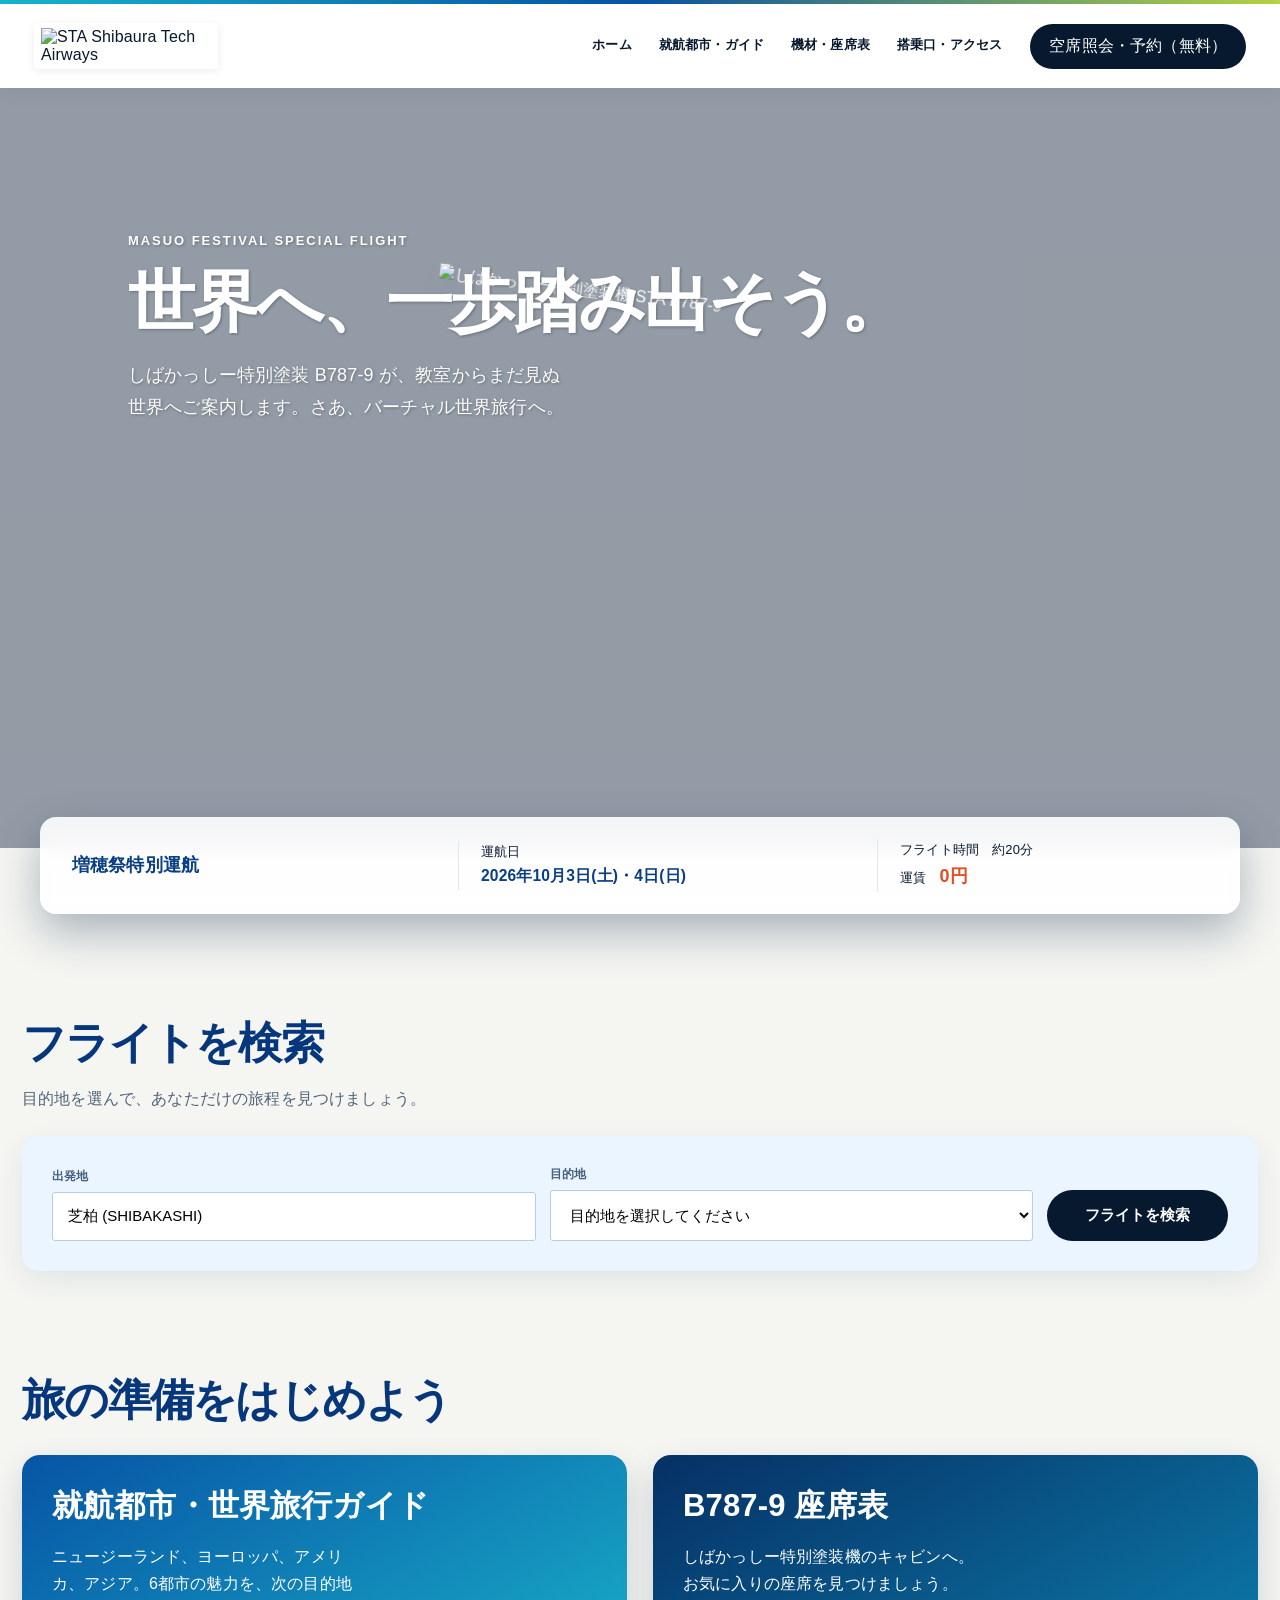
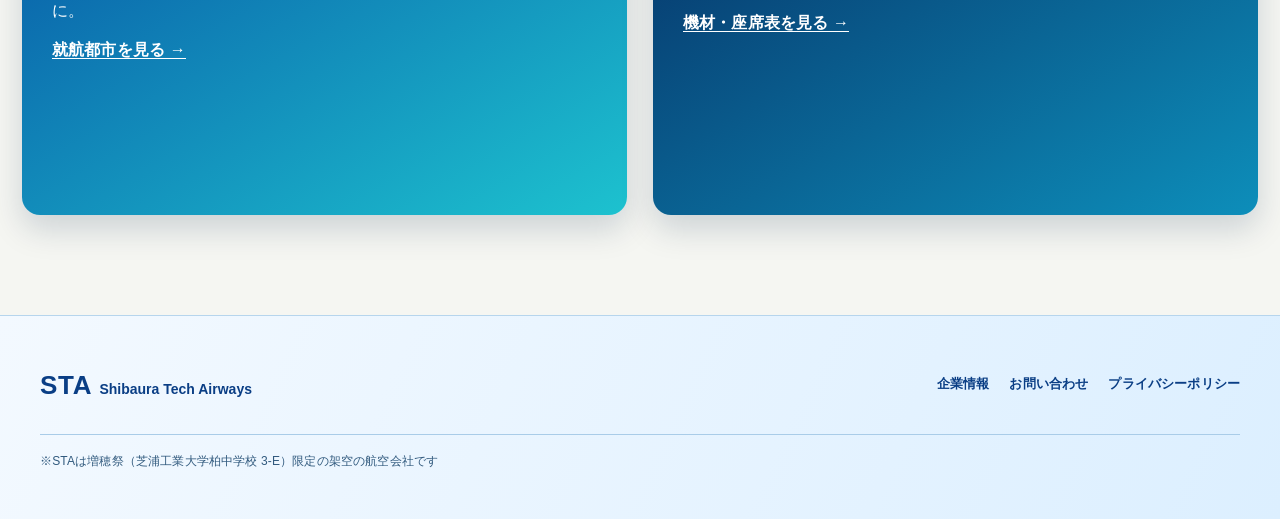
==== index.html @ c7603e79 "Add files via upload" ====
<!doctype html>
<html lang="ja">
<head>
  <meta charset="utf-8">
  <meta name="viewport" content="width=device-width, initial-scale=1">
  <title>STA Shibaura Tech Airways | 世界へ、一歩踏み出そう。</title>
  <style>
    :root { --navy:#06377d; --blue:#0878d7; --sky:#eaf5ff; --ink:#13233b; }
    * { box-sizing:border-box; }
    body { margin:0; font-family:-apple-system,BlinkMacSystemFont,"Noto Sans JP","Yu Gothic",sans-serif; color:var(--ink); }
    a { color:inherit; text-decoration:none; }
    .topline { height:5px; background:linear-gradient(90deg,#0a56a7,#53b8ef,#fff 72%,#e9bd42); }
    header { position:sticky; top:0; z-index:10; background:#fff; box-shadow:0 2px 14px #06377d13; }
    .head { max-width:1180px; min-height:78px; margin:auto; padding:10px 22px; display:flex; align-items:center; gap:28px; }
    .logo { display:block; width:182px; flex:none; }
    .logo img { display:block; width:100%; height:auto; }
    nav { display:flex; align-items:center; gap:20px; margin-left:auto; font-size:14px; font-weight:700; }
    nav a { padding:8px 0; border-bottom:2px solid transparent; }
    nav a:hover { color:var(--blue); border-color:var(--blue); }
    .reserve { padding:12px 16px !important; border:0 !important; border-radius:4px; background:#e45224; color:#fff; }
    .hero { min-height:580px; position:relative; overflow:hidden; color:#fff; background:linear-gradient(145deg,#031e55,#075db0 55%,#65c3ee); }
    .hero::before { content:""; position:absolute; inset:0; background:radial-gradient(ellipse at 70% 14%,#fff8 0 2%,transparent 15%),linear-gradient(180deg,transparent 55%,#06377d99); }
    .plane { position:absolute; z-index:1; width:min(72vw,950px); right:-8%; top:21%; transform:rotate(-5deg); filter:drop-shadow(0 22px 14px #001a3b77); }
    .plane img { display:block; width:100%; }
    .hero-content { position:relative; z-index:2; max-width:1180px; margin:auto; padding:92px 22px; }
    .eyebrow { font-size:13px; font-weight:700; letter-spacing:.15em; }
    h1 { margin:16px 0 18px; font-size:clamp(38px,6vw,72px); line-height:1.15; letter-spacing:.04em; }
    .hero p { max-width:450px; font-size:17px; line-height:1.8; }
    .notice { position:relative; z-index:2; max-width:1040px; margin:-55px auto 0; padding:18px 26px; display:grid; grid-template-columns:1.1fr 1.2fr 1fr; gap:22px; align-items:center; background:#fff; box-shadow:0 15px 36px #002b6355; }
    .notice strong { color:var(--navy); font-size:18px; }
    .cell { padding-left:22px; border-left:1px solid #dce9f4; font-size:13px; line-height:1.7; }
    .cell b { color:#e14e27; font-size:18px; }
    .section { max-width:1180px; margin:76px auto; padding:0 22px; }
    h2 { margin:0 0 9px; color:var(--navy); font-size:28px; }
    .section > p { color:#53647a; }
    .search { display:flex; gap:14px; align-items:end; margin-top:26px; padding:30px; border-top:4px solid var(--blue); background:var(--sky); }
    .field { flex:1; }
    label { display:block; margin-bottom:7px; color:#46617e; font-size:12px; font-weight:700; }
    select, input { width:100%; padding:15px; border:1px solid #b9cde1; border-radius:3px; background:#fff; font-size:15px; }
    button { padding:16px 38px; border:0; border-radius:3px; background:var(--blue); color:#fff; font-size:15px; font-weight:800; cursor:pointer; }
    .cards { display:grid; grid-template-columns:1fr 1fr; gap:26px; margin-top:25px; }
    .card { min-height:210px; padding:30px; position:relative; overflow:hidden; color:#fff; background:linear-gradient(120deg,#033b80,#12a0cf); }
    .card:nth-child(2) { background:linear-gradient(120deg,#0b4c79,#57b7d5); }
    .card h3 { margin:0 0 10px; font-size:25px; }
    .card p { max-width:300px; line-height:1.7; }
    .card span { border-bottom:1px solid #fff; font-weight:700; }
    footer { padding:32px 22px; background:#062a60; color:#dceafd; text-align:center; font-size:12px; line-height:1.8; }
    @media (max-width:820px) { .logo{width:132px} nav{gap:11px;font-size:11px}.reserve{padding:9px!important}.hero{min-height:520px}.plane{width:110vw;right:-30%;top:45%}.notice{grid-template-columns:1fr;margin:-25px 15px 0}.cell{padding:10px 0;border-left:0;border-top:1px solid #dce9f4}.search,.cards{display:grid;grid-template-columns:1fr}.search button{width:100%} }
    @media (max-width:570px) { nav a:not(.reserve){display:none}.head{min-height:64px}.hero-content{padding-top:72px} }
  </style>
  <link rel="stylesheet" href="portal.css">
  <script src="portal.js" defer></script>
</head>
<body>
  <div class="topline"></div>
  <header><div class="head">
    <a class="logo" href="index.html"><img src="assets/stalogo-blue.png" alt="STA Shibaura Tech Airways"></a>
    <nav><a href="index.html">ホーム</a><a href="destinations.html">就航都市・ガイド</a><a href="seatmap.html">機材・座席表</a><a href="access.html">搭乗口・アクセス</a><a class="reserve" href="https://hisaki-akira.github.io/ticket-system/">空席照会・予約（無料）</a></nav>
  </div></header>
  <main>
    <section class="hero">
      <div class="plane"><img src="assets/airplane2.png" alt="しばかっしー特別塗装機 STA B787-9"></div>
      <div class="hero-content"><div class="eyebrow">MASUO FESTIVAL SPECIAL FLIGHT</div><h1>世界へ、一歩踏み出そう。</h1><p>しばかっしー特別塗装 B787-9 が、教室からまだ見ぬ世界へご案内します。さあ、バーチャル世界旅行へ。</p></div>
    </section>
    <section class="notice"><a class="festival-link" href="masuho-sai.html">増穂祭特別運航</a><div class="cell">運航日<br><b class="operation-date">2026年10月3日(土)・4日(日)</b></div><div class="cell">フライト時間　約20分<br>運賃　<b>0円</b></div></section>
    <section class="section"><h2>フライトを検索</h2><p>目的地を選んで、あなただけの旅程を見つけましょう。</p><form class="search" action="https://hisaki-akira.github.io/ticket-system/"><div class="field"><label>出発地</label><input value="芝柏 (SHIBAKASHI)" readonly></div><div class="field"><label>目的地</label><select><option>目的地を選択してください</option><option>オークランド (AUK)</option><option>パリ (CDG)</option><option>ロサンゼルス (LAX)</option><option>シンガポール (SIN)</option></select></div><button type="submit">フライトを検索</button></form></section>
    <section class="section"><h2>旅の準備をはじめよう</h2><div class="cards"><a class="card" href="destinations.html"><h3>就航都市・世界旅行ガイド</h3><p>ニュージーランド、ヨーロッパ、アメリカ、アジア。6都市の魅力を、次の目的地に。</p><span>就航都市を見る →</span></a><a class="card" href="seatmap.html"><h3>B787-9 座席表</h3><p>しばかっしー特別塗装機のキャビンへ。お気に入りの座席を見つけましょう。</p><span>機材・座席表を見る →</span></a></div></section>
  </main>
  <footer><div class="footer-inner"><div class="footer-brand">STA <span>Shibaura Tech Airways</span></div><nav class="footer-nav"><a href="#">企業情報</a><a href="#">お問い合わせ</a><a href="#">プライバシーポリシー</a></nav><p>※STAは増穂祭（芝浦工業大学柏中学校 3-E）限定の架空の航空会社です</p></div></footer>
</body>
</html>
---- portal.css ----
/* STA brand portal — editorial, image-led layout */
:root{--sta-ink:#07192f;--sta-blue:#0755a5;--sta-aqua:#17b8d0;--sta-sand:#f5f6f2;--sta-lime:#b8d741}
body{background:var(--sta-sand)!important;color:var(--sta-ink)!important;letter-spacing:.01em}
.top,.topline{height:4px!important;background:linear-gradient(90deg,var(--sta-aqua),var(--sta-blue),var(--sta-lime))!important}
header{position:sticky;top:0;z-index:20;background:#fff!important;box-shadow:0 3px 20px #07192f12!important}
.head{max-width:1320px!important;min-height:84px!important;padding:14px 34px!important}.logo{width:168px!important}nav{gap:27px!important;font-size:13px!important}.reserve{background:var(--sta-ink)!important;border-radius:999px!important;padding:12px 19px!important}
.hero{min-height:min(720px,82vh)!important;background:linear-gradient(112deg,#001737 8%,#0755a5 54%,#22b9ca)!important}.hero:after{content:"";position:absolute;inset:0;background:linear-gradient(90deg,#00162ee0 0%,#00162e70 42%,transparent 72%)}.plane{z-index:2!important;width:min(76vw,1050px)!important;right:-5%!important;top:16%!important}.hero-content{z-index:3!important;max-width:1320px!important;padding:130px 34px!important}.hero h1{max-width:700px;font-size:clamp(45px,6vw,84px)!important;font-weight:800}.hero p{font-size:18px!important}.notice{max-width:1200px!important;margin:-45px auto 0!important;border-radius:14px!important;padding:22px 32px!important;box-shadow:0 18px 45px #001f4450!important}.section,.main{max-width:1280px!important}.section{margin:100px auto!important}.section h2,.main h2{font-size:clamp(28px,3.4vw,46px)!important;letter-spacing:-.04em}.search{border:0!important;border-radius:16px!important;padding:30px!important;box-shadow:0 10px 30px #09345c15!important}.search button,.button{background:var(--sta-ink)!important;border-radius:999px!important}.cards{gap:26px!important}.card{min-height:360px!important;border-radius:18px!important;box-shadow:0 14px 32px #0825452b!important;background:linear-gradient(150deg,#0755a5,#1dc2cf)!important}.card:nth-child(2){background:linear-gradient(150deg,#063065,#0d8eba)!important}.card h3{font-size:31px!important}.mast{padding:80px 34px!important;background:linear-gradient(115deg,#07192f,#0755a5)!important}.mast div,.main{max-width:1280px!important}.mast h1{font-size:clamp(40px,5vw,68px)!important;letter-spacing:-.05em}.intro,.lead{max-width:760px;font-size:17px!important}.feature{border-radius:12px!important;border-left:0!important;background:#d7f4f1!important}.grid{gap:28px!important}.card{overflow:hidden}.grid .card{border:0!important;border-radius:16px!important;background:#fff!important;box-shadow:0 8px 24px #08254520!important}.photo{height:240px!important}.content{padding:25px!important}.grid .card h2{font-size:26px!important}.grid .button{margin:0 20px 20px;padding:13px!important}.layout{gap:32px!important}.spec,.map{border-radius:16px!important;border-top:0!important;box-shadow:0 8px 25px #08254518!important}.hub{border-radius:18px;overflow:hidden}.hub-text,.text{padding:52px!important}.hub-visual,.visual{min-height:340px!important}.info .box,.info article,.step{border-radius:14px!important;border-left:0!important;box-shadow:0 8px 24px #08254512!important}.steps{gap:24px!important}.cta{border-radius:16px!important;background:#d7f4f1!important}.cta a{border-radius:999px!important;background:var(--sta-ink)!important}footer{background:#07192f!important;padding:46px 22px!important}
@media(max-width:820px){.head{padding:11px 18px!important}.hero-content{padding:85px 22px!important}.mast{padding:54px 22px!important}.section,.main{padding-left:22px!important;padding-right:22px!important}.notice{border-radius:12px!important}.grid{grid-template-columns:1fr!important}.plane{opacity:.7}.hub-text,.text{padding:32px!important}}

/* Index hero: photo-led, premium flight campaign */
.hero{
  min-height:min(760px,86vh)!important;
  background-image:url('https://images.unsplash.com/photo-1513002749550-c59d786b8e6c?auto=format&fit=crop&w=1920&q=80')!important;
  background-position:center!important;
  background-size:cover!important;
}
.hero::before{display:none!important}
.hero::after{background:rgba(0,20,50,.4)!important}
.plane{
  width:min(79vw,1140px)!important;
  right:-13%!important;
  top:31%!important;
  transform:rotate(7deg)!important;
  opacity:.98;
  filter:drop-shadow(0 12px 20px rgba(0,0,0,.1))!important;
}
.hero-content{
  padding-top:145px!important;
  padding-left:clamp(34px,8vw,128px)!important;
  padding-right:28px!important;
}
.hero h1{
  max-width:none!important;
  font-size:clamp(23px,5.2vw,78px)!important;
  letter-spacing:-.045em!important;
  white-space:nowrap;
}
.hero-content,
.hero h1,
.hero p,
.hero .eyebrow{
  text-shadow:1px 1px 3px rgba(0,0,0,.3);
}
.notice{
  border-radius:16px!important;
  background:rgba(255,255,255,.9)!important;
  backdrop-filter:blur(10px);
  -webkit-backdrop-filter:blur(10px);
  margin-top:-31px!important;
  z-index:5!important;
}
@media(max-width:820px){
  .hero{min-height:620px!important;background-position:58% center!important}
  .hero-content{padding:88px 22px!important}
  .hero h1{font-size:clamp(23px,7.1vw,48px)!important}
  .plane{width:128vw!important;right:-51%!important;top:44%!important;opacity:.98!important}
}

/* Final brand detailing */
header .logo{
  width:184px!important;
  padding:5px 7px;
  border-radius:4px;
  background-color:rgba(255,255,255,.15);
  backdrop-filter:blur(2px);
  -webkit-backdrop-filter:blur(2px);
  box-shadow:0 2px 8px rgba(7,25,47,.08);
}
.hero-content{padding-left:10%!important}
.festival-link{
  color:#0A3E85;
  font-size:18px;
  font-weight:800;
}
.festival-link:hover{text-decoration:underline;text-underline-offset:4px}
.notice .operation-date{
  color:#0A3E85!important;
  font-size:1.2em!important;
  font-weight:800!important;
}
footer{background:linear-gradient(115deg,#f3f9ff,#dcefff)!important;color:#0A3E85!important;border-top:1px solid #b6d5ed!important;text-align:left!important}
.footer-inner{max-width:1200px;margin:auto;display:grid;grid-template-columns:1.2fr 1fr;gap:20px;align-items:center}
.footer-brand{font-size:26px;font-weight:900;letter-spacing:.03em}.footer-brand span{font-size:14px;font-weight:700;letter-spacing:0}
.footer-nav{display:flex!important;justify-content:flex-end!important;gap:20px!important;margin:0!important;font-size:13px!important}.footer-nav a:hover{text-decoration:underline;text-underline-offset:3px}
.footer-inner p{grid-column:1/-1;margin:6px 0 0;padding-top:16px;border-top:1px solid #a9cce8;font-size:12px;color:#315a7e}
@media(max-width:700px){header .logo{width:142px!important}.hero-content{padding-left:28px!important}.footer-inner{grid-template-columns:1fr}.footer-nav{justify-content:flex-start!important;flex-wrap:wrap}.footer-nav a{display:block!important}.footer-inner p{grid-column:auto}}

/* Mobile-first refinements */
@media (max-width:860px){
  .head{min-height:70px!important;padding:10px 18px!important;gap:12px!important}
  header nav{gap:10px!important;font-size:11px!important}
  header .reserve{padding:10px 12px!important;white-space:nowrap}
  .notice{max-width:calc(100% - 32px)!important}
}
@media (max-width:640px){
  header nav a:not(.reserve){display:none!important}
  header nav{margin-left:auto!important}
  .reserve{font-size:12px!important}
  .hero{min-height:570px!important}
  .hero-content{padding:64px 20px!important}
  .hero .eyebrow{font-size:10px!important;letter-spacing:.1em!important}
  .hero h1{font-size:clamp(22px,6.7vw,30px)!important;letter-spacing:-.06em!important}
  .hero p{max-width:290px!important;font-size:14px!important;line-height:1.65!important}
  .plane{width:138vw!important;right:-59%!important;top:47%!important}
  .notice{margin-top:-24px!important;padding:18px 20px!important;gap:8px!important}
  .notice .cell{font-size:12px!important}.festival-link{font-size:17px!important}
  .search{padding:20px!important;gap:12px!important}.search button{min-height:50px!important}
  .section{margin:62px auto!important}.section h2,.main h2{font-size:29px!important}
  .cards{gap:16px!important}.card{min-height:285px!important;padding:24px!important}.card h3{font-size:25px!important}
  .mast{padding:48px 20px!important}.main{padding:36px 20px 64px!important}
  .grid .card{border-radius:13px!important}.photo{height:190px!important}
  .cabin{transform:scale(.88);transform-origin:top center;margin-bottom:-35px!important}
}

/* Mobile navigation: CTA remains visible, site links move into a menu. */
.menu-toggle{display:none;border:0;background:transparent;color:#07192f;width:43px;height:43px;padding:9px;place-content:center;gap:5px;cursor:pointer}
.menu-toggle span{display:block;width:24px;height:2px;border-radius:2px;background:currentColor;transition:transform .2s ease,opacity .2s ease}
.head>.reserve{margin-left:0!important}
@media(max-width:640px){
  .head{position:relative!important}
  .head>.reserve{margin-left:auto!important;padding:10px 12px!important}
  .menu-toggle{display:grid!important;flex:none}
  header nav{
    display:none!important;
    position:absolute!important;
    z-index:50!important;
    top:calc(100% + 7px)!important;
    right:14px!important;
    width:min(280px,calc(100vw - 28px))!important;
    margin:0!important;
    padding:10px!important;
    border-radius:14px!important;
    background:rgba(255,255,255,.96)!important;
    box-shadow:0 16px 38px rgba(7,25,47,.2)!important;
    backdrop-filter:blur(12px)!important;
  }
  header nav.is-open{display:flex!important;flex-direction:column!important;align-items:stretch!important;gap:0!important}
  header nav.is-open a:not(.reserve){display:block!important;padding:14px 12px!important;border-bottom:1px solid #dce9f4!important;font-size:15px!important;color:#0A3E85!important}
  header nav.is-open a:last-child{border-bottom:0!important}
  .menu-toggle.is-open span:nth-child(1){transform:translateY(7px) rotate(45deg)}
  .menu-toggle.is-open span:nth-child(2){opacity:0}
  .menu-toggle.is-open span:nth-child(3){transform:translateY(-7px) rotate(-45deg)}
}

/* Shared secondary-page header */
.page-header{position:relative;padding:60px 0 40px;background:linear-gradient(135deg,#0f2027 0%,#203a43 50%,#2c5364 100%);color:#fff}.page-header:after{content:'';position:absolute;right:0;bottom:0;left:0;height:3px;background:linear-gradient(90deg,#17b8d0,#a0c4ff,transparent)}.page-header .container{max-width:1280px;margin:auto;padding:0 34px}.page-category{margin:0 0 8px;color:#a0c4ff;font-size:14px;font-weight:800;letter-spacing:2px}.page-title{margin:0 0 8px!important;color:#fff!important;font-size:32px!important;font-weight:700!important;letter-spacing:0!important}.page-subtitle{margin:0;color:rgba(255,255,255,.8);font-size:14px;line-height:1.6}@media(max-width:640px){.page-header{padding:48px 0 32px}.page-header .container{padding:0 22px}.page-title{font-size:28px!important}}

.seat-only-cabin{padding:32px!important;border-radius:48px!important}.seat-only-cabin:before{content:none!important}.seat-only-cabin .seat-zone{max-width:680px;margin:auto;border:0;background:transparent}.seat-only-cabin .seat-zone-title{margin-bottom:20px}

/* B787-9 classroom cabin map */
.classroom-layout{max-width:1180px;margin:36px auto 76px;padding:0 22px}.classroom-layout>p{color:#53647a;line-height:1.8}.classroom-cabin{position:relative;padding:42px 28px 28px;border:5px solid #a9c9e5;border-radius:88px 88px 34px 34px;background:linear-gradient(90deg,#eaf6ff 0 7%,#fff 7% 93%,#eaf6ff 93%);box-shadow:0 18px 45px rgba(7,53,111,.15)}.classroom-cabin:before{content:'B787-9 CLASSROOM CABIN · STA MASUO SPECIAL FLIGHT';position:absolute;top:12px;left:0;right:0;color:#537b9e;font-size:10px;font-weight:800;letter-spacing:.12em;text-align:center}.cabin-front,.cabin-rear{display:grid;grid-template-columns:1fr 2fr 1fr;gap:14px}.cabin-middle{display:grid;grid-template-columns:92px 1fr 92px;gap:14px;margin:14px 0}.cabin-panel{display:grid;min-height:82px;place-items:center;padding:13px;border:1px solid #b9d6eb;border-radius:12px;background:#f4fbff;color:#154f82;font-size:13px;font-weight:800;line-height:1.45;text-align:center}.main-screen{min-height:104px;border:5px solid #092e65;background:linear-gradient(135deg,#082d63,#087ac3);box-shadow:inset 0 0 0 3px #7be2f1;color:#fff;font-size:17px}.main-screen small{display:block;color:#bceeff;font-size:10px}.ca-panel{background:#d9f6f3;color:#0d716e}.locker-panel{min-height:365px;background:repeating-linear-gradient(90deg,#d5e8f7 0 22px,#eef7fd 22px 24px);writing-mode:vertical-rl}.reception-panel{background:#fff0ce;color:#845a08}.seat-zone{padding:22px 16px;border:1px dashed #9dbed9;border-radius:18px;background:#ffffffdc}.seat-zone-title{margin:0 0 14px;color:#46769f;font-size:12px;font-weight:800;letter-spacing:.12em;text-align:center}.seat-grid{display:grid;gap:8px;max-width:520px;margin:auto}.seat-row{display:grid;grid-template-columns:repeat(3,minmax(38px,1fr)) 42px repeat(3,minmax(38px,1fr));gap:8px}.aisle{display:grid;place-items:center;color:#8da7bd;font-size:10px;font-weight:700}.class-seat{position:relative;min-height:43px;border:2px solid #167bc1;border-radius:8px 8px 12px 12px;background:linear-gradient(180deg,#f8fdff,#b9e5f5);color:#07508a;font-size:13px;font-weight:900;cursor:pointer;transition:.18s}.class-seat:before{content:'';position:absolute;top:5px;left:50%;width:16px;height:5px;border-radius:99px;background:#167bc1;transform:translateX(-50%)}.class-seat:hover,.class-seat:focus{z-index:3;outline:0;border-color:#df9d05;background:linear-gradient(180deg,#fff9dc,#ffd768);color:#5e4100;box-shadow:0 8px 18px rgba(190,133,0,.24);transform:translateY(-3px)}.seat-tip{position:absolute;z-index:8;bottom:calc(100% + 9px);left:50%;width:164px;padding:9px 10px;border-radius:8px;background:#062e63;color:#fff;font-size:11px;font-weight:600;line-height:1.5;opacity:0;pointer-events:none;transform:translate(-50%,5px);transition:.18s}.seat-tip:after{content:'';position:absolute;top:100%;left:50%;border:6px solid transparent;border-top-color:#062e63;transform:translateX(-50%)}.class-seat:hover .seat-tip,.class-seat:focus .seat-tip{opacity:1;transform:translate(-50%,0)}.empty-seat{display:grid;place-items:center;border:2px dashed #b8c9d6;border-radius:8px;background:#f7fafc;color:#97aab9;font-size:10px;text-align:center}.galley-panel{background:#edf3fa}.arrival-panel{background:linear-gradient(135deg,#dff8ef,#f5fff9);color:#14634d}.layout-note{margin-top:20px;padding:16px 18px;border-left:4px solid #0e8ecb;border-radius:8px;background:#eaf7ff;color:#285675;font-size:14px;line-height:1.7}@media(max-width:760px){.classroom-cabin{padding:38px 10px 18px;border-radius:44px 44px 20px 20px}.cabin-front,.cabin-rear,.cabin-middle{grid-template-columns:1fr}.locker-panel{min-height:54px;writing-mode:horizontal-tb}.seat-zone{padding:16px 6px;overflow-x:auto}.seat-row{min-width:330px;grid-template-columns:repeat(3,44px) 34px repeat(3,44px)}}
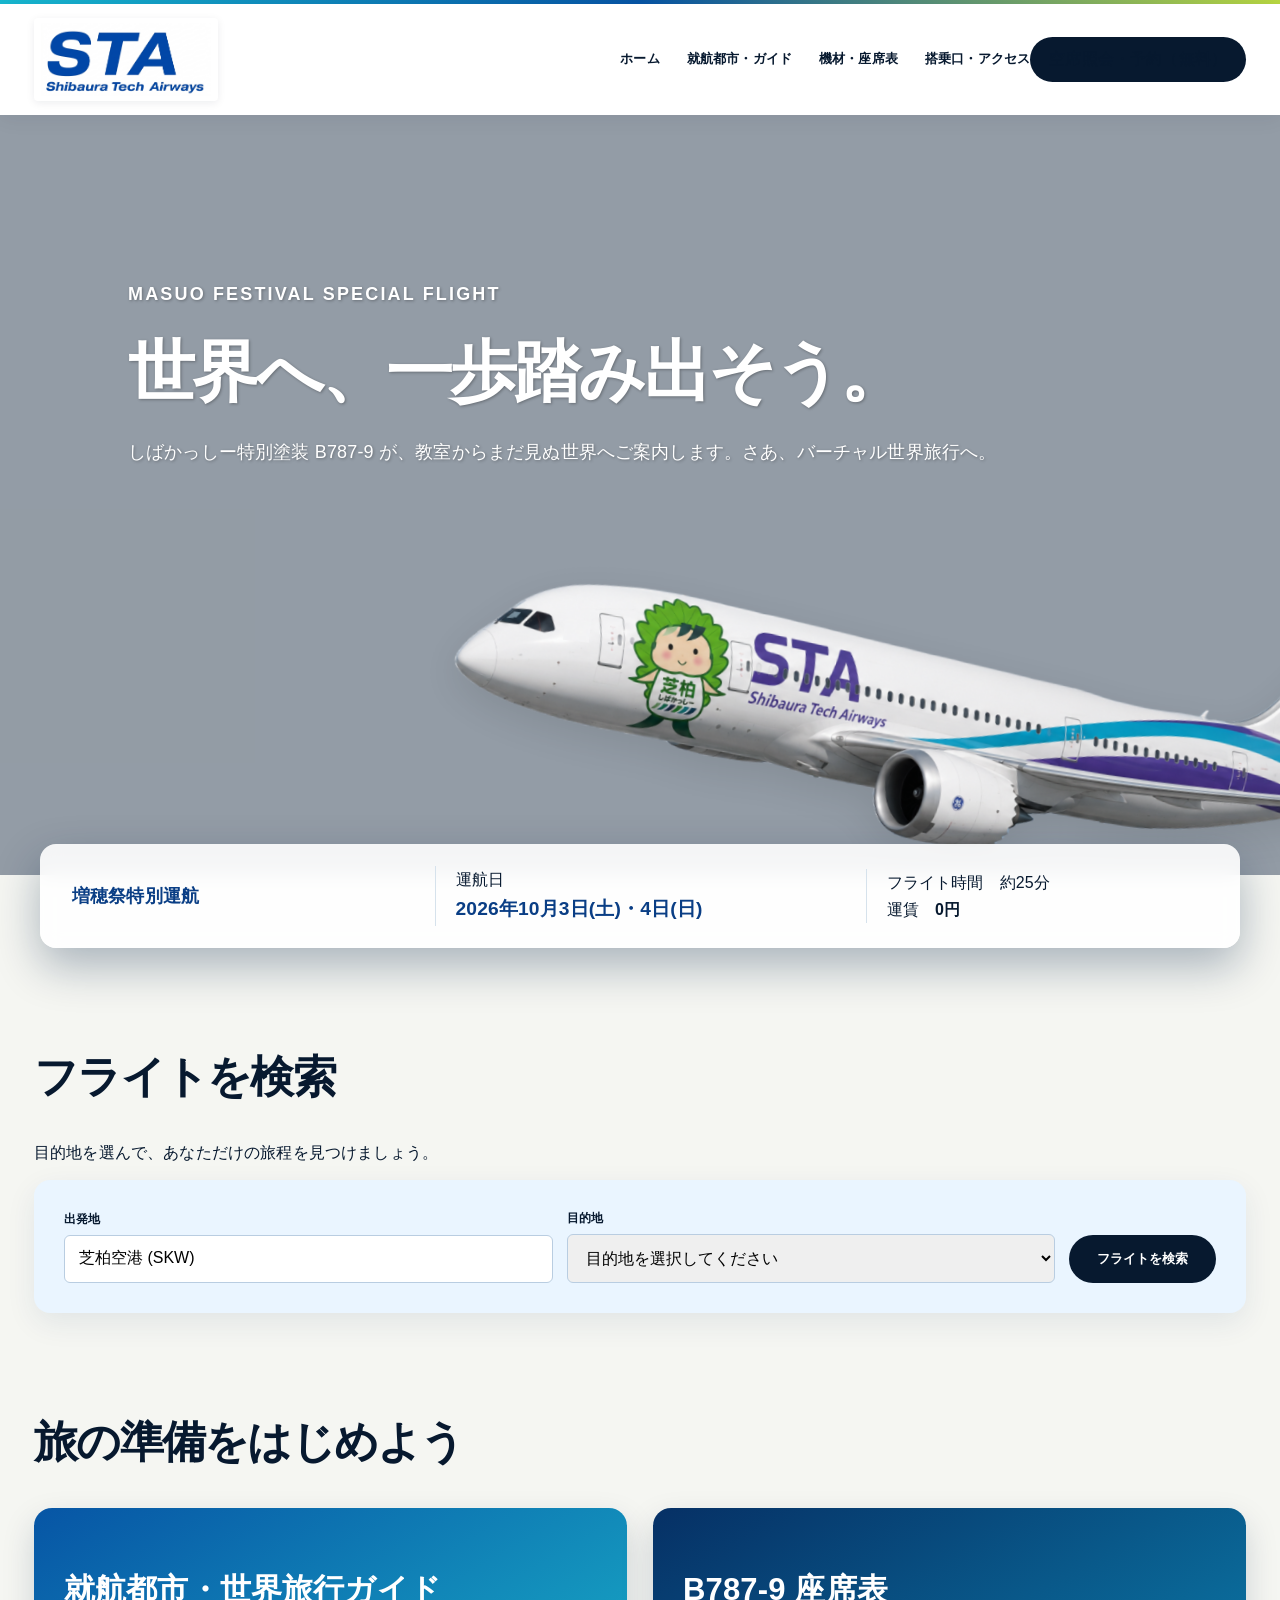
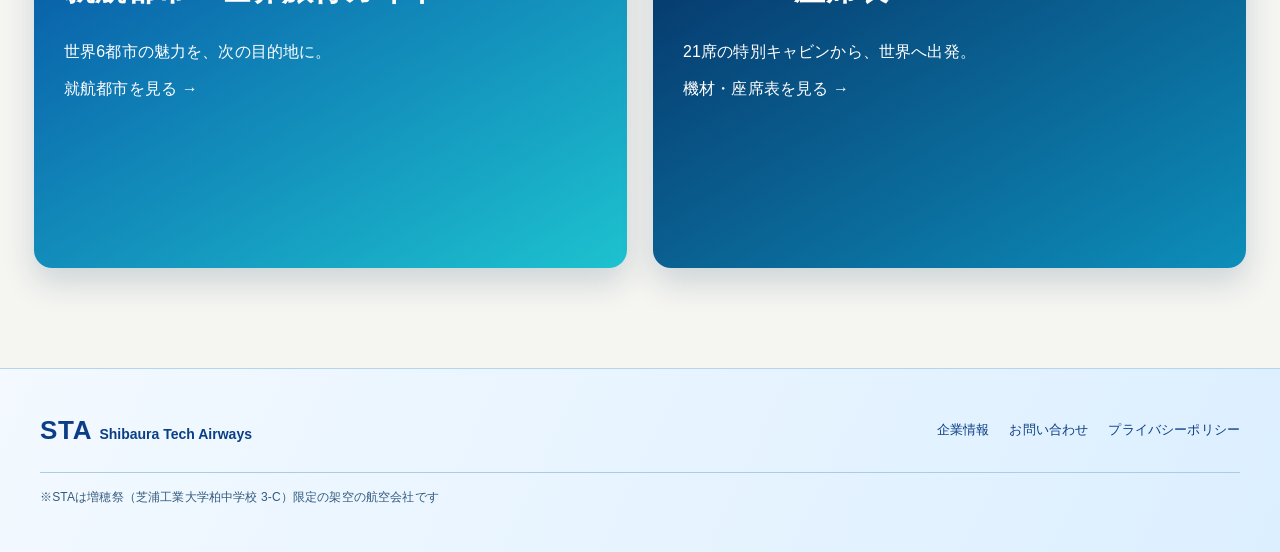
==== commit 00eb9e06: "Fix: 修正" ====
--- a/index.html
+++ b/index.html
@@ -4,50 +4,6 @@
   <meta charset="utf-8">
   <meta name="viewport" content="width=device-width, initial-scale=1">
   <title>STA Shibaura Tech Airways | 世界へ、一歩踏み出そう。</title>
-  <style>
-    :root { --navy:#06377d; --blue:#0878d7; --sky:#eaf5ff; --ink:#13233b; }
-    * { box-sizing:border-box; }
-    body { margin:0; font-family:-apple-system,BlinkMacSystemFont,"Noto Sans JP","Yu Gothic",sans-serif; color:var(--ink); }
-    a { color:inherit; text-decoration:none; }
-    .topline { height:5px; background:linear-gradient(90deg,#0a56a7,#53b8ef,#fff 72%,#e9bd42); }
-    header { position:sticky; top:0; z-index:10; background:#fff; box-shadow:0 2px 14px #06377d13; }
-    .head { max-width:1180px; min-height:78px; margin:auto; padding:10px 22px; display:flex; align-items:center; gap:28px; }
-    .logo { display:block; width:182px; flex:none; }
-    .logo img { display:block; width:100%; height:auto; }
-    nav { display:flex; align-items:center; gap:20px; margin-left:auto; font-size:14px; font-weight:700; }
-    nav a { padding:8px 0; border-bottom:2px solid transparent; }
-    nav a:hover { color:var(--blue); border-color:var(--blue); }
-    .reserve { padding:12px 16px !important; border:0 !important; border-radius:4px; background:#e45224; color:#fff; }
-    .hero { min-height:580px; position:relative; overflow:hidden; color:#fff; background:linear-gradient(145deg,#031e55,#075db0 55%,#65c3ee); }
-    .hero::before { content:""; position:absolute; inset:0; background:radial-gradient(ellipse at 70% 14%,#fff8 0 2%,transparent 15%),linear-gradient(180deg,transparent 55%,#06377d99); }
-    .plane { position:absolute; z-index:1; width:min(72vw,950px); right:-8%; top:21%; transform:rotate(-5deg); filter:drop-shadow(0 22px 14px #001a3b77); }
-    .plane img { display:block; width:100%; }
-    .hero-content { position:relative; z-index:2; max-width:1180px; margin:auto; padding:92px 22px; }
-    .eyebrow { font-size:13px; font-weight:700; letter-spacing:.15em; }
-    h1 { margin:16px 0 18px; font-size:clamp(38px,6vw,72px); line-height:1.15; letter-spacing:.04em; }
-    .hero p { max-width:450px; font-size:17px; line-height:1.8; }
-    .notice { position:relative; z-index:2; max-width:1040px; margin:-55px auto 0; padding:18px 26px; display:grid; grid-template-columns:1.1fr 1.2fr 1fr; gap:22px; align-items:center; background:#fff; box-shadow:0 15px 36px #002b6355; }
-    .notice strong { color:var(--navy); font-size:18px; }
-    .cell { padding-left:22px; border-left:1px solid #dce9f4; font-size:13px; line-height:1.7; }
-    .cell b { color:#e14e27; font-size:18px; }
-    .section { max-width:1180px; margin:76px auto; padding:0 22px; }
-    h2 { margin:0 0 9px; color:var(--navy); font-size:28px; }
-    .section > p { color:#53647a; }
-    .search { display:flex; gap:14px; align-items:end; margin-top:26px; padding:30px; border-top:4px solid var(--blue); background:var(--sky); }
-    .field { flex:1; }
-    label { display:block; margin-bottom:7px; color:#46617e; font-size:12px; font-weight:700; }
-    select, input { width:100%; padding:15px; border:1px solid #b9cde1; border-radius:3px; background:#fff; font-size:15px; }
-    button { padding:16px 38px; border:0; border-radius:3px; background:var(--blue); color:#fff; font-size:15px; font-weight:800; cursor:pointer; }
-    .cards { display:grid; grid-template-columns:1fr 1fr; gap:26px; margin-top:25px; }
-    .card { min-height:210px; padding:30px; position:relative; overflow:hidden; color:#fff; background:linear-gradient(120deg,#033b80,#12a0cf); }
-    .card:nth-child(2) { background:linear-gradient(120deg,#0b4c79,#57b7d5); }
-    .card h3 { margin:0 0 10px; font-size:25px; }
-    .card p { max-width:300px; line-height:1.7; }
-    .card span { border-bottom:1px solid #fff; font-weight:700; }
-    footer { padding:32px 22px; background:#062a60; color:#dceafd; text-align:center; font-size:12px; line-height:1.8; }
-    @media (max-width:820px) { .logo{width:132px} nav{gap:11px;font-size:11px}.reserve{padding:9px!important}.hero{min-height:520px}.plane{width:110vw;right:-30%;top:45%}.notice{grid-template-columns:1fr;margin:-25px 15px 0}.cell{padding:10px 0;border-left:0;border-top:1px solid #dce9f4}.search,.cards{display:grid;grid-template-columns:1fr}.search button{width:100%} }
-    @media (max-width:570px) { nav a:not(.reserve){display:none}.head{min-height:64px}.hero-content{padding-top:72px} }
-  </style>
   <link rel="stylesheet" href="portal.css">
   <script src="portal.js" defer></script>
 </head>
@@ -60,12 +16,12 @@
   <main>
     <section class="hero">
       <div class="plane"><img src="assets/airplane2.png" alt="しばかっしー特別塗装機 STA B787-9"></div>
-      <div class="hero-content"><div class="eyebrow">MASUO FESTIVAL SPECIAL FLIGHT</div><h1>世界へ、一歩踏み出そう。</h1><p>しばかっしー特別塗装 B787-9 が、教室からまだ見ぬ世界へご案内します。さあ、バーチャル世界旅行へ。</p></div>
+      <div class="hero-content"><p class="eyebrow">MASUO FESTIVAL SPECIAL FLIGHT</p><h1>世界へ、一歩踏み出そう。</h1><p>しばかっしー特別塗装 B787-9 が、教室からまだ見ぬ世界へご案内します。さあ、バーチャル世界旅行へ。</p></div>
     </section>
-    <section class="notice"><a class="festival-link" href="masuho-sai.html">増穂祭特別運航</a><div class="cell">運航日<br><b class="operation-date">2026年10月3日(土)・4日(日)</b></div><div class="cell">フライト時間　約20分<br>運賃　<b>0円</b></div></section>
-    <section class="section"><h2>フライトを検索</h2><p>目的地を選んで、あなただけの旅程を見つけましょう。</p><form class="search" action="https://hisaki-akira.github.io/ticket-system/"><div class="field"><label>出発地</label><input value="芝柏 (SHIBAKASHI)" readonly></div><div class="field"><label>目的地</label><select><option>目的地を選択してください</option><option>オークランド (AUK)</option><option>パリ (CDG)</option><option>ロサンゼルス (LAX)</option><option>シンガポール (SIN)</option></select></div><button type="submit">フライトを検索</button></form></section>
-    <section class="section"><h2>旅の準備をはじめよう</h2><div class="cards"><a class="card" href="destinations.html"><h3>就航都市・世界旅行ガイド</h3><p>ニュージーランド、ヨーロッパ、アメリカ、アジア。6都市の魅力を、次の目的地に。</p><span>就航都市を見る →</span></a><a class="card" href="seatmap.html"><h3>B787-9 座席表</h3><p>しばかっしー特別塗装機のキャビンへ。お気に入りの座席を見つけましょう。</p><span>機材・座席表を見る →</span></a></div></section>
+    <section class="notice"><a class="festival-link" href="masuho-sai.html">増穂祭特別運航</a><div class="cell">運航日<br><b class="operation-date">2026年10月3日(土)・4日(日)</b></div><div class="cell">フライト時間　約25分<br>運賃　<b>0円</b></div></section>
+    <section class="section"><h2>フライトを検索</h2><p>目的地を選んで、あなただけの旅程を見つけましょう。</p><form class="search" action="https://hisaki-akira.github.io/ticket-system/"><div class="field"><label>出発地</label><input value="芝柏空港 (SKW)" readonly></div><div class="field"><label>目的地</label><select name="destination"><option>目的地を選択してください</option><option>オークランド</option><option>クライストチャーチ</option><option>ニューヨーク</option><option>ロンドン</option><option>バンクーバー</option><option>シドニー</option></select></div><button type="submit">フライトを検索</button></form></section>
+    <section class="section"><h2>旅の準備をはじめよう</h2><div class="cards"><a class="card" href="destinations.html"><h3>就航都市・世界旅行ガイド</h3><p>世界6都市の魅力を、次の目的地に。</p><span>就航都市を見る →</span></a><a class="card" href="seatmap.html"><h3>B787-9 座席表</h3><p>21席の特別キャビンから、世界へ出発。</p><span>機材・座席表を見る →</span></a></div></section>
   </main>
-  <footer><div class="footer-inner"><div class="footer-brand">STA <span>Shibaura Tech Airways</span></div><nav class="footer-nav"><a href="#">企業情報</a><a href="#">お問い合わせ</a><a href="#">プライバシーポリシー</a></nav><p>※STAは増穂祭（芝浦工業大学柏中学校 3-E）限定の架空の航空会社です</p></div></footer>
+  <footer><div class="footer-inner"><div class="footer-brand">STA <span>Shibaura Tech Airways</span></div><nav class="footer-nav"><a href="#">企業情報</a><a href="#">お問い合わせ</a><a href="#">プライバシーポリシー</a></nav><p>※STAは増穂祭（芝浦工業大学柏中学校 3-C）限定の架空の航空会社です</p></div></footer>
 </body>
 </html>
--- a/portal.css
+++ b/portal.css
@@ -147,5 +147,8 @@
 
 .seat-only-cabin{padding:32px!important;border-radius:48px!important}.seat-only-cabin:before{content:none!important}.seat-only-cabin .seat-zone{max-width:680px;margin:auto;border:0;background:transparent}.seat-only-cabin .seat-zone-title{margin-bottom:20px}
 
+/* Structural foundations shared by every page */
+*{box-sizing:border-box}body{margin:0;font-family:-apple-system,BlinkMacSystemFont,"Noto Sans JP","Yu Gothic",sans-serif}a{text-decoration:none;color:inherit}.head{display:flex;align-items:center;margin:auto}.logo{display:block;flex:none}.logo img{display:block;width:100%;height:auto}header nav{display:flex;align-items:center;margin-left:auto}header nav a{font-weight:700}.hero{position:relative;overflow:hidden;color:#fff}.plane{position:absolute}.plane img{display:block;width:100%;height:auto}.hero-content{position:relative}.eyebrow{font-weight:800;letter-spacing:.12em}.hero h1{margin:12px 0}.hero p{line-height:1.8}.notice{position:relative;display:grid;grid-template-columns:1fr 1.2fr 1fr;gap:20px;align-items:center}.cell{padding-left:20px;border-left:1px solid #d6e2ec;line-height:1.7}.section{padding:0 34px}.search{display:flex;gap:14px;align-items:end;background:#eaf5ff}.field{flex:1}.field label{display:block;margin-bottom:7px;font-size:12px;font-weight:800}.field input,.field select{width:100%;padding:14px;border:1px solid #b9cde1;border-radius:6px;font:inherit}.search button{padding:15px 28px;border:0;color:#fff;font-weight:800;cursor:pointer}.cards{display:grid;grid-template-columns:1fr 1fr}.card{display:block;padding:30px;color:#fff}.page-header .container{max-width:1280px}.main{margin:auto;padding:48px 34px 80px}.grid{display:grid;grid-template-columns:repeat(3,1fr)}.photo{background:linear-gradient(145deg,#4db2d3,#e3f1e3 54%,#446f45)}.content{padding:22px}.button{display:block;text-align:center;color:#fff;font-weight:800}.hub{display:grid;grid-template-columns:1.1fr .9fr}.info,.steps{display:grid;grid-template-columns:1fr 1fr;gap:20px}.box,.step{padding:22px}.visual{display:grid;place-items:center}.classroom-layout{padding:0 34px}@media(max-width:760px){.notice,.cards,.grid,.hub,.info,.steps{grid-template-columns:1fr}.section,.main,.classroom-layout{padding-left:20px;padding-right:20px}.notice{margin-left:16px!important;margin-right:16px!important}.search{display:grid}.search button{width:100%}}
+
 /* B787-9 classroom cabin map */
-.classroom-layout{max-width:1180px;margin:36px auto 76px;padding:0 22px}.classroom-layout>p{color:#53647a;line-height:1.8}.classroom-cabin{position:relative;padding:42px 28px 28px;border:5px solid #a9c9e5;border-radius:88px 88px 34px 34px;background:linear-gradient(90deg,#eaf6ff 0 7%,#fff 7% 93%,#eaf6ff 93%);box-shadow:0 18px 45px rgba(7,53,111,.15)}.classroom-cabin:before{content:'B787-9 CLASSROOM CABIN · STA MASUO SPECIAL FLIGHT';position:absolute;top:12px;left:0;right:0;color:#537b9e;font-size:10px;font-weight:800;letter-spacing:.12em;text-align:center}.cabin-front,.cabin-rear{display:grid;grid-template-columns:1fr 2fr 1fr;gap:14px}.cabin-middle{display:grid;grid-template-columns:92px 1fr 92px;gap:14px;margin:14px 0}.cabin-panel{display:grid;min-height:82px;place-items:center;padding:13px;border:1px solid #b9d6eb;border-radius:12px;background:#f4fbff;color:#154f82;font-size:13px;font-weight:800;line-height:1.45;text-align:center}.main-screen{min-height:104px;border:5px solid #092e65;background:linear-gradient(135deg,#082d63,#087ac3);box-shadow:inset 0 0 0 3px #7be2f1;color:#fff;font-size:17px}.main-screen small{display:block;color:#bceeff;font-size:10px}.ca-panel{background:#d9f6f3;color:#0d716e}.locker-panel{min-height:365px;background:repeating-linear-gradient(90deg,#d5e8f7 0 22px,#eef7fd 22px 24px);writing-mode:vertical-rl}.reception-panel{background:#fff0ce;color:#845a08}.seat-zone{padding:22px 16px;border:1px dashed #9dbed9;border-radius:18px;background:#ffffffdc}.seat-zone-title{margin:0 0 14px;color:#46769f;font-size:12px;font-weight:800;letter-spacing:.12em;text-align:center}.seat-grid{display:grid;gap:8px;max-width:520px;margin:auto}.seat-row{display:grid;grid-template-columns:repeat(3,minmax(38px,1fr)) 42px repeat(3,minmax(38px,1fr));gap:8px}.aisle{display:grid;place-items:center;color:#8da7bd;font-size:10px;font-weight:700}.class-seat{position:relative;min-height:43px;border:2px solid #167bc1;border-radius:8px 8px 12px 12px;background:linear-gradient(180deg,#f8fdff,#b9e5f5);color:#07508a;font-size:13px;font-weight:900;cursor:pointer;transition:.18s}.class-seat:before{content:'';position:absolute;top:5px;left:50%;width:16px;height:5px;border-radius:99px;background:#167bc1;transform:translateX(-50%)}.class-seat:hover,.class-seat:focus{z-index:3;outline:0;border-color:#df9d05;background:linear-gradient(180deg,#fff9dc,#ffd768);color:#5e4100;box-shadow:0 8px 18px rgba(190,133,0,.24);transform:translateY(-3px)}.seat-tip{position:absolute;z-index:8;bottom:calc(100% + 9px);left:50%;width:164px;padding:9px 10px;border-radius:8px;background:#062e63;color:#fff;font-size:11px;font-weight:600;line-height:1.5;opacity:0;pointer-events:none;transform:translate(-50%,5px);transition:.18s}.seat-tip:after{content:'';position:absolute;top:100%;left:50%;border:6px solid transparent;border-top-color:#062e63;transform:translateX(-50%)}.class-seat:hover .seat-tip,.class-seat:focus .seat-tip{opacity:1;transform:translate(-50%,0)}.empty-seat{display:grid;place-items:center;border:2px dashed #b8c9d6;border-radius:8px;background:#f7fafc;color:#97aab9;font-size:10px;text-align:center}.galley-panel{background:#edf3fa}.arrival-panel{background:linear-gradient(135deg,#dff8ef,#f5fff9);color:#14634d}.layout-note{margin-top:20px;padding:16px 18px;border-left:4px solid #0e8ecb;border-radius:8px;background:#eaf7ff;color:#285675;font-size:14px;line-height:1.7}@media(max-width:760px){.classroom-cabin{padding:38px 10px 18px;border-radius:44px 44px 20px 20px}.cabin-front,.cabin-rear,.cabin-middle{grid-template-columns:1fr}.locker-panel{min-height:54px;writing-mode:horizontal-tb}.seat-zone{padding:16px 6px;overflow-x:auto}.seat-row{min-width:330px;grid-template-columns:repeat(3,44px) 34px repeat(3,44px)}}
+.classroom-layout{max-width:1180px;margin:36px auto 76px;padding:0 22px}.classroom-layout>p{color:#53647a;line-height:1.8}.classroom-cabin{position:relative;padding:42px 28px 28px;border:5px solid #a9c9e5;border-radius:88px 88px 34px 34px;background:linear-gradient(90deg,#eaf6ff 0 7%,#fff 7% 93%,#eaf6ff 93%);box-shadow:0 18px 45px rgba(7,53,111,.15)}.classroom-cabin:before{content:'B787-9 CLASSROOM CABIN · STA MASUO SPECIAL FLIGHT';position:absolute;top:12px;left:0;right:0;color:#537b9e;font-size:10px;font-weight:800;letter-spacing:.12em;text-align:center}.cabin-front,.cabin-rear{display:grid;grid-template-columns:1fr 2fr 1fr;gap:14px}.cabin-middle{display:grid;grid-template-columns:92px 1fr 92px;gap:14px;margin:14px 0}.cabin-panel{display:grid;min-height:82px;place-items:center;padding:13px;border:1px solid #b9d6eb;border-radius:12px;background:#f4fbff;color:#154f82;font-size:13px;font-weight:800;line-height:1.45;text-align:center}.main-screen{min-height:104px;border:5px solid #092e65;background:linear-gradient(135deg,#082d63,#087ac3);box-shadow:inset 0 0 0 3px #7be2f1;color:#fff;font-size:17px}.main-screen small{display:block;color:#bceeff;font-size:10px}.ca-panel{background:#d9f6f3;color:#0d716e}.locker-panel{min-height:365px;background:repeating-linear-gradient(90deg,#d5e8f7 0 22px,#eef7fd 22px 24px);writing-mode:vertical-rl}.reception-panel{background:#fff0ce;color:#845a08}.seat-zone{padding:22px 16px;border:1px dashed #9dbed9;border-radius:18px;background:#ffffffdc}.seat-zone-title{margin:0 0 14px;color:#46769f;font-size:12px;font-weight:800;letter-spacing:.12em;text-align:center}.seat-grid{display:grid;gap:8px;max-width:520px;margin:auto}.seat-row{display:grid;grid-template-columns:repeat(3,minmax(38px,1fr)) 42px repeat(3,minmax(38px,1fr));gap:8px}.aisle{display:grid;place-items:center;color:#8da7bd;font-size:10px;font-weight:700}.class-seat{position:relative;min-height:43px;border:2px solid #167bc1;border-radius:8px 8px 12px 12px;background:linear-gradient(180deg,#f8fdff,#b9e5f5);color:#07508a;font-size:13px;font-weight:900;cursor:pointer;transition:.18s}.class-seat:before{content:'';position:absolute;top:5px;left:50%;width:16px;height:5px;border-radius:99px;background:#167bc1;transform:translateX(-50%)}.class-seat:hover,.class-seat:focus{z-index:3;outline:0;border-color:#df9d05;background:linear-gradient(180deg,#fff9dc,#ffd768);color:#5e4100;box-shadow:0 8px 18px rgba(190,133,0,.24);transform:translateY(-3px)}.empty-seat{display:grid;place-items:center;border:2px dashed #b8c9d6;border-radius:8px;background:#f7fafc;color:#97aab9;font-size:10px;text-align:center}.galley-panel{background:#edf3fa}.arrival-panel{background:linear-gradient(135deg,#dff8ef,#f5fff9);color:#14634d}.layout-note{margin-top:20px;padding:16px 18px;border-left:4px solid #0e8ecb;border-radius:8px;background:#eaf7ff;color:#285675;font-size:14px;line-height:1.7}@media(max-width:760px){.classroom-cabin{padding:38px 10px 18px;border-radius:44px 44px 20px 20px}.cabin-front,.cabin-rear,.cabin-middle{grid-template-columns:1fr}.locker-panel{min-height:54px;writing-mode:horizontal-tb}.seat-zone{padding:16px 6px;overflow-x:auto}.seat-row{min-width:330px;grid-template-columns:repeat(3,44px) 34px repeat(3,44px)}}
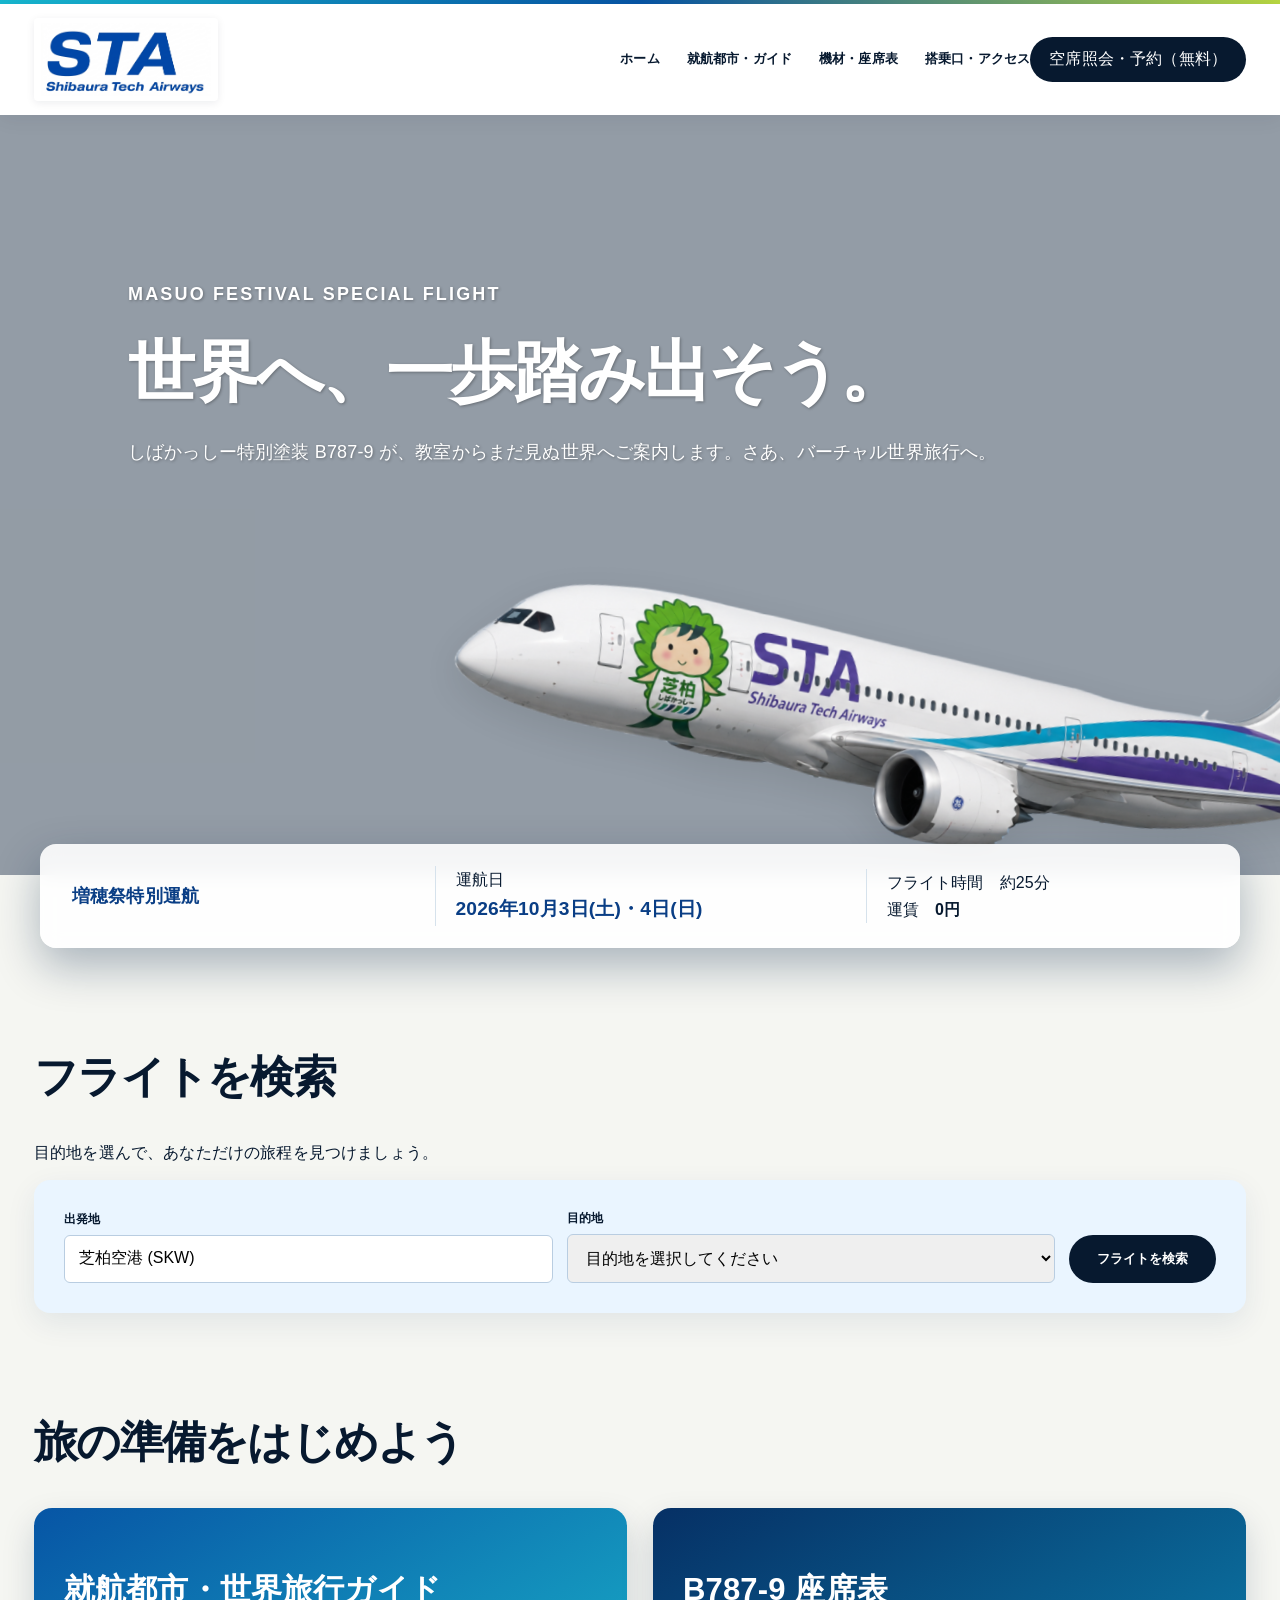
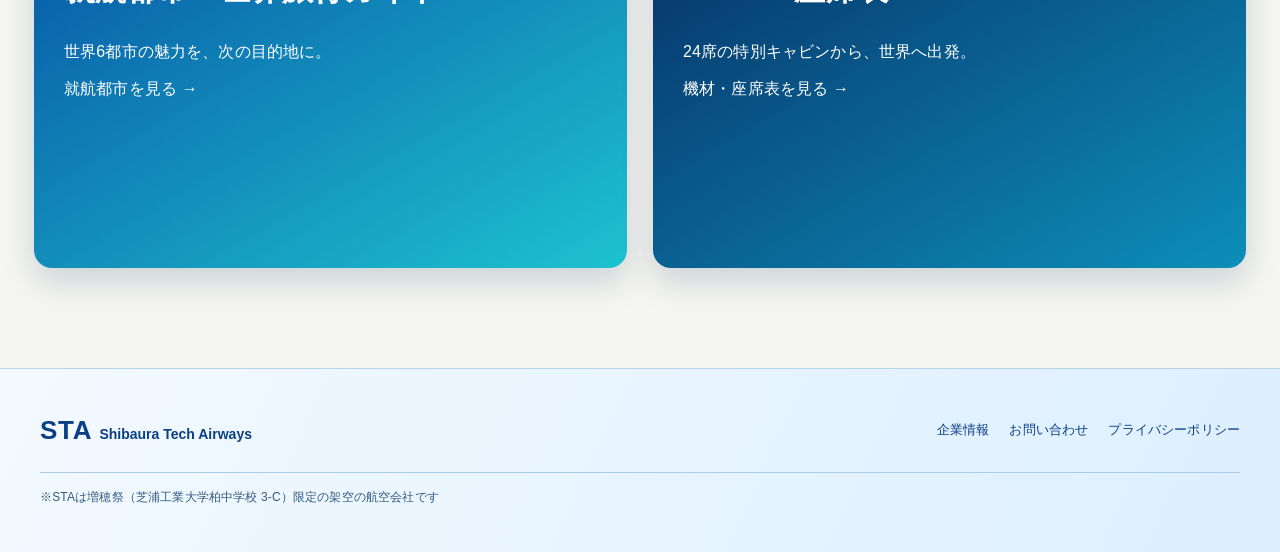
==== commit 41c7449b: "Modify special cabin seating capacity in index.html Updated the special cabin seating from 21 to 24 " ====
--- a/index.html
+++ b/index.html
@@ -20,7 +20,7 @@
     </section>
     <section class="notice"><a class="festival-link" href="masuho-sai.html">増穂祭特別運航</a><div class="cell">運航日<br><b class="operation-date">2026年10月3日(土)・4日(日)</b></div><div class="cell">フライト時間　約25分<br>運賃　<b>0円</b></div></section>
     <section class="section"><h2>フライトを検索</h2><p>目的地を選んで、あなただけの旅程を見つけましょう。</p><form class="search" action="https://hisaki-akira.github.io/ticket-system/"><div class="field"><label>出発地</label><input value="芝柏空港 (SKW)" readonly></div><div class="field"><label>目的地</label><select name="destination"><option>目的地を選択してください</option><option>オークランド</option><option>クライストチャーチ</option><option>ニューヨーク</option><option>ロンドン</option><option>バンクーバー</option><option>シドニー</option></select></div><button type="submit">フライトを検索</button></form></section>
-    <section class="section"><h2>旅の準備をはじめよう</h2><div class="cards"><a class="card" href="destinations.html"><h3>就航都市・世界旅行ガイド</h3><p>世界6都市の魅力を、次の目的地に。</p><span>就航都市を見る →</span></a><a class="card" href="seatmap.html"><h3>B787-9 座席表</h3><p>21席の特別キャビンから、世界へ出発。</p><span>機材・座席表を見る →</span></a></div></section>
+    <section class="section"><h2>旅の準備をはじめよう</h2><div class="cards"><a class="card" href="destinations.html"><h3>就航都市・世界旅行ガイド</h3><p>世界6都市の魅力を、次の目的地に。</p><span>就航都市を見る →</span></a><a class="card" href="seatmap.html"><h3>B787-9 座席表</h3><p>24席の特別キャビンから、世界へ出発。</p><span>機材・座席表を見る →</span></a></div></section>
   </main>
   <footer><div class="footer-inner"><div class="footer-brand">STA <span>Shibaura Tech Airways</span></div><nav class="footer-nav"><a href="#">企業情報</a><a href="#">お問い合わせ</a><a href="#">プライバシーポリシー</a></nav><p>※STAは増穂祭（芝浦工業大学柏中学校 3-C）限定の架空の航空会社です</p></div></footer>
 </body>
--- a/portal.css
+++ b/portal.css
@@ -146,6 +146,7 @@
 .page-header{position:relative;padding:60px 0 40px;background:linear-gradient(135deg,#0f2027 0%,#203a43 50%,#2c5364 100%);color:#fff}.page-header:after{content:'';position:absolute;right:0;bottom:0;left:0;height:3px;background:linear-gradient(90deg,#17b8d0,#a0c4ff,transparent)}.page-header .container{max-width:1280px;margin:auto;padding:0 34px}.page-category{margin:0 0 8px;color:#a0c4ff;font-size:14px;font-weight:800;letter-spacing:2px}.page-title{margin:0 0 8px!important;color:#fff!important;font-size:32px!important;font-weight:700!important;letter-spacing:0!important}.page-subtitle{margin:0;color:rgba(255,255,255,.8);font-size:14px;line-height:1.6}@media(max-width:640px){.page-header{padding:48px 0 32px}.page-header .container{padding:0 22px}.page-title{font-size:28px!important}}
 
 .seat-only-cabin{padding:32px!important;border-radius:48px!important}.seat-only-cabin:before{content:none!important}.seat-only-cabin .seat-zone{max-width:680px;margin:auto;border:0;background:transparent}.seat-only-cabin .seat-zone-title{margin-bottom:20px}
+.reserve,.head>.reserve{color:#fff!important;text-shadow:none!important}.seat-only-cabin .seat-row{grid-template-columns:repeat(2,minmax(34px,1fr)) 38px repeat(4,minmax(34px,1fr)) 38px repeat(2,minmax(34px,1fr))}
 
 /* Structural foundations shared by every page */
 *{box-sizing:border-box}body{margin:0;font-family:-apple-system,BlinkMacSystemFont,"Noto Sans JP","Yu Gothic",sans-serif}a{text-decoration:none;color:inherit}.head{display:flex;align-items:center;margin:auto}.logo{display:block;flex:none}.logo img{display:block;width:100%;height:auto}header nav{display:flex;align-items:center;margin-left:auto}header nav a{font-weight:700}.hero{position:relative;overflow:hidden;color:#fff}.plane{position:absolute}.plane img{display:block;width:100%;height:auto}.hero-content{position:relative}.eyebrow{font-weight:800;letter-spacing:.12em}.hero h1{margin:12px 0}.hero p{line-height:1.8}.notice{position:relative;display:grid;grid-template-columns:1fr 1.2fr 1fr;gap:20px;align-items:center}.cell{padding-left:20px;border-left:1px solid #d6e2ec;line-height:1.7}.section{padding:0 34px}.search{display:flex;gap:14px;align-items:end;background:#eaf5ff}.field{flex:1}.field label{display:block;margin-bottom:7px;font-size:12px;font-weight:800}.field input,.field select{width:100%;padding:14px;border:1px solid #b9cde1;border-radius:6px;font:inherit}.search button{padding:15px 28px;border:0;color:#fff;font-weight:800;cursor:pointer}.cards{display:grid;grid-template-columns:1fr 1fr}.card{display:block;padding:30px;color:#fff}.page-header .container{max-width:1280px}.main{margin:auto;padding:48px 34px 80px}.grid{display:grid;grid-template-columns:repeat(3,1fr)}.photo{background:linear-gradient(145deg,#4db2d3,#e3f1e3 54%,#446f45)}.content{padding:22px}.button{display:block;text-align:center;color:#fff;font-weight:800}.hub{display:grid;grid-template-columns:1.1fr .9fr}.info,.steps{display:grid;grid-template-columns:1fr 1fr;gap:20px}.box,.step{padding:22px}.visual{display:grid;place-items:center}.classroom-layout{padding:0 34px}@media(max-width:760px){.notice,.cards,.grid,.hub,.info,.steps{grid-template-columns:1fr}.section,.main,.classroom-layout{padding-left:20px;padding-right:20px}.notice{margin-left:16px!important;margin-right:16px!important}.search{display:grid}.search button{width:100%}}
